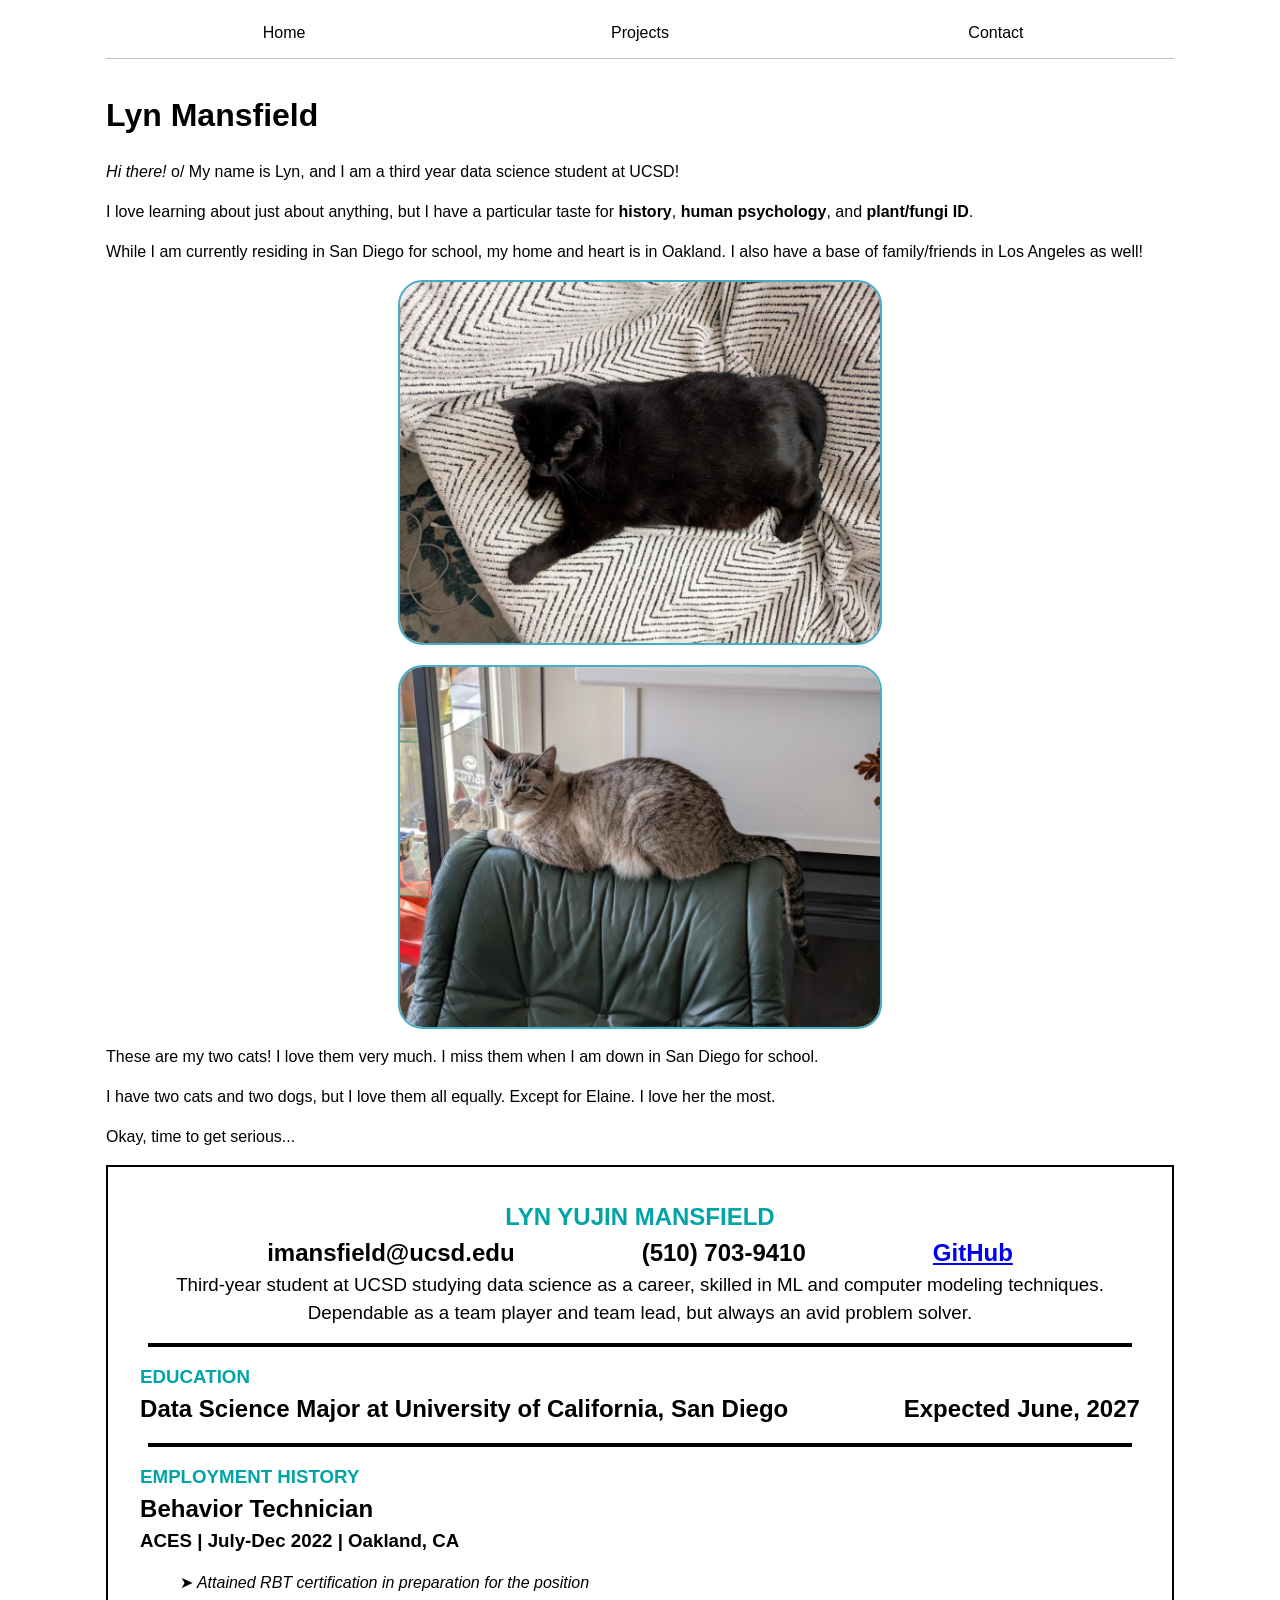
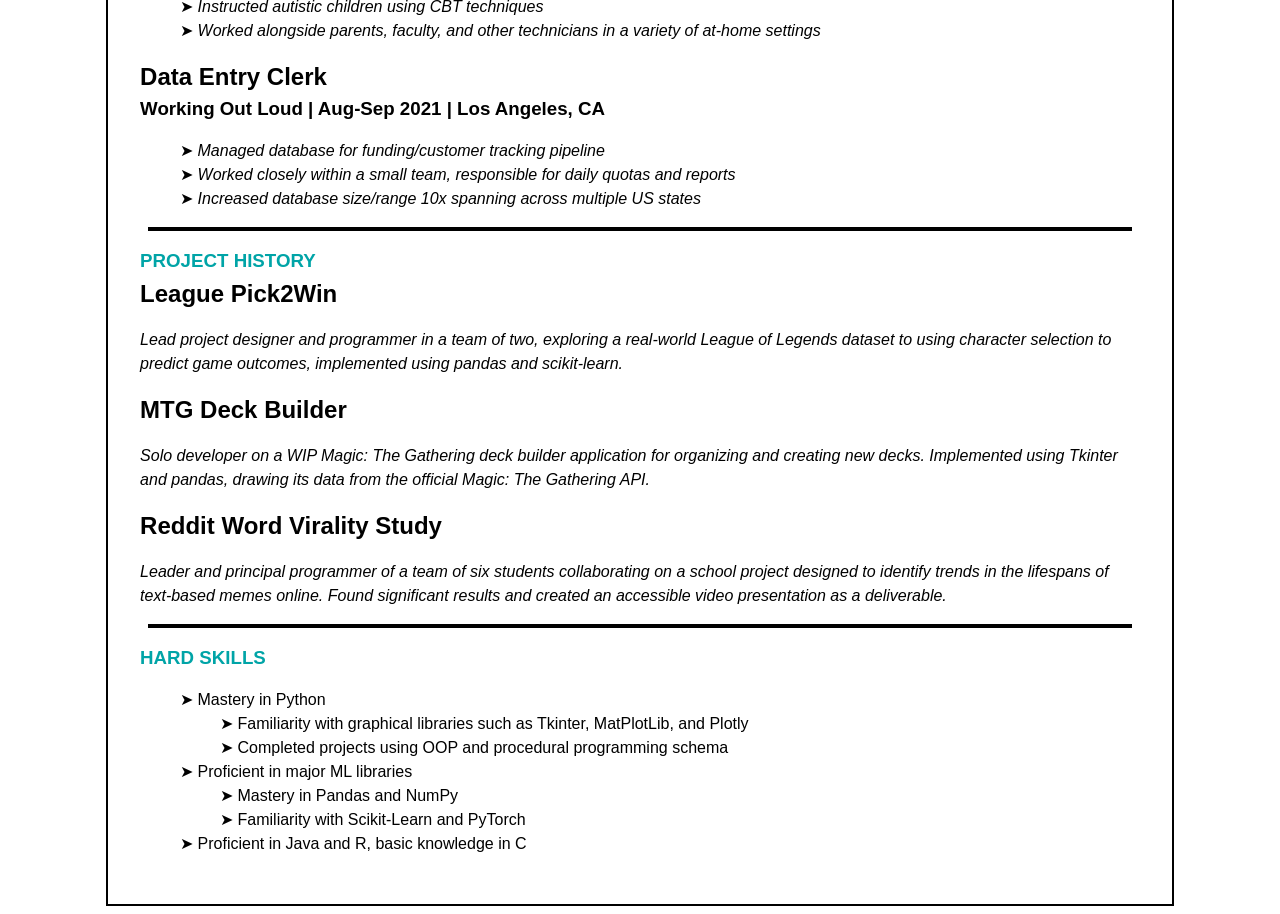
==== index.html @ d974bc45 "tried to automate nav menu" ====
<!DOCTYPE html>
<html lang="en">
<head>
    <meta charset="UTF-8">
    <meta name="viewport" content="width=device-width, initial-scale=1.0">
    <title>Lyn Mansfield: Personal site and portfolio</title>
    <link rel="stylesheet" href="style.css">
    <script type="module" src="global.js"></script>
</head>
<body>
    <!--
    <nav>
        <ul>
            <li><a href="/dsc_106_portfolio/index.html" class="current">Home</a></li>
            <li><a href="/dsc_106_portfolio/contact/index.html">Contact</a></li>
            <li><a href="/dsc_106_portfolio/projects/index.html">Projects</a></li>
            <li><a href="https://github.com/Lyn-Mansfield">GitHub</a></li>
        </ul>
    </nav>
    -->

    <h1> Lyn Mansfield </h1>
    <p><i>Hi there!</i> o/ My name is Lyn, and I am a third year data science student at UCSD!</p>
    <p>I love learning about just about anything, but I have a particular taste for <strong>history</strong>, <strong>human psychology</strong>, and <strong>plant/fungi ID</strong>.</p>
    <p>While I am currently residing in San Diego for school, my home and heart is in Oakland. I also have a base of family/friends in Los Angeles as well!</p>

    <div class="center">
        <img src="images/elaine.jpeg" alt="Black Cat Elaine" class="cat-pics">
    </div>
    <div style="padding: 10px;"></div> <!-- Shit ass hack that sucks -->
    <div class="center">
        <img src="images/heimdall.jpeg" alt="White Cat Heimdall" class="cat-pics">
    </div>

    <p>These are my two cats! I love them very much. I miss them when I am down in San Diego for school.</p>
    <p>I have two cats and two dogs, but I love them all equally. Except for Elaine. I love her the most.</p>

    <p>Okay, time to get serious...</p>

    <div class="resume">
        <div class="center">
            <div class="resume-border">
                <article>
                    <div class="center"><h1> <strong> LYN YUJIN MANSFIELD </strong> </h1></div>
                    <section> 
                        <div class="space-evenly"> 
                            <h2> imansfield@ucsd.edu </h2>
                            <h2> (510) 703-9410 </h2>
                            <h2> <a href="https://www.linkedin.com/in/lyn-mansfield-2418372bb/"> GitHub </a> </h2>
                        </div>
                    </section>
                    <section> 
                        <div class="intro">
                            <h3> Third-year student at UCSD studying data science as a career, skilled in ML and computer modeling techniques. 
                                Dependable as a team player and team lead, but always an avid problem solver. </h3> 
                        </div>
                    </section>
                </article>
                <hr/>
                <article>
                    <section> <h1> EDUCATION <h1> </section>
                    <section>
                        <div class="space-between"> <h2> Data Science Major at University of California, San Diego </h2>  <h2> Expected <time datetime="2027-07-01">June, 2027</time> </h2> </div>
                    </section>
                </article>
                <hr/>
                <article>
                    <section> <h1> EMPLOYMENT HISTORY <h1> </section>
                    
                    <section>
                        <h2> Behavior Technician </h2>
                        <h3> ACES | July-Dec 2022 | Oakland, CA </h3>
                        <ul>
                            <li><em> Attained RBT certification in preparation for the position </em></li>
                            <li><em> Instructed autistic children using CBT techniques </em></li>
                            <li><em> Worked alongside parents, faculty, and other technicians in a variety of at-home settings </em></li>
                        </ul>
                    </section>
                    
                    <section>
                        <h2> Data Entry Clerk  </h2>
                        <h3> Working Out Loud | Aug-Sep 2021 | Los Angeles, CA </h3>
                        <ul>
                            <li><em> Managed database for funding/customer tracking pipeline </em></li>        
                            <li><em> Worked closely within a small team, responsible for daily quotas and reports </em></li>
                            <li><em> Increased database size/range 10x spanning across multiple US states </em></li>
                        </ul>
                    </section>
                </article>
                <hr/>
                <article>
                    <section> <h1> PROJECT HISTORY </hi> </section>
                    
                        <section>
                        <h2> League Pick2Win </h2>
                        <p><em> Lead project designer and programmer in a team of two, 
                            exploring a real-world League of Legends dataset to using character selection to predict game outcomes, 
                            implemented using pandas and scikit-learn. </em></p>
                    </section>
                    
                    <section>
                        <h2> MTG Deck Builder </h2>
                        <p><em> Solo developer on a WIP Magic: The Gathering deck builder application for organizing and creating new decks. 
                            Implemented using Tkinter and pandas, drawing its data from the official Magic: The Gathering API. </em></p>  
                    </section>
                    
                    <section>
                        <h2> Reddit Word Virality Study </h2>
                        <p><em> Leader and principal programmer of a team of six students collaborating on a 
                            school project designed to identify trends in the lifespans of text-based memes online. 
                            Found significant results and created an accessible video presentation as a deliverable. </em></p>
                    </section>
                </article>
                <hr/>
                <article>
                <section> <h1> HARD SKILLS </h1> </section>
                
                <section>
                    <ul>
                        <li> Mastery in Python </li>
                        <ul>
                            <li> Familiarity with graphical libraries such as Tkinter, MatPlotLib, and Plotly </li>
                            <li> Completed projects using OOP and procedural programming schema </li>
                        </ul>
                        <li> Proficient in major ML libraries </li>
                        <ul>
                            <li> Mastery in Pandas and NumPy </li>
                            <li> Familiarity with Scikit-Learn and PyTorch </li>
                        </ul>
                        <li> Proficient in Java and R, basic knowledge in C </li>
                    </ul>
                </section>
                </article>
            </div>
        </div>
    </div>
</body>
</html>
---- style.css ----
:root {
  --color-accent: oklch(0.7 0.1 214);
}

@import url('https://fonts.googleapis.com/css2?family=Oxygen:wght@300&display=swap');
@import url('https://fonts.googleapis.com/css2?family=Lexend:wght@100..900&family=Oxygen:wght@300;400;700&display=swap');
body {
  /* Set line height to 1.5 times the font size
	   and use the OS’s UI font as the website font
	 */
  max-width: 120ch;
  display: block;
  margin: 8px;
  margin-inline: auto;

  accent-color: var(--color-accent); /* So all children will inherit the accent color */
}

/* Define font parameters */
body {
  font: 100%/1.5 system-ui;
  font-family: "Oxygen", sans-serif;
  font-weight: 400;
  font-style: normal;
}

nav {
  display: flex;
  margin-bottom: 2em;
  border-bottom-width: 1px;
  border-bottom-style: solid; 
  border-bottom-color: oklch(80% 3% 200);
  a {
    flex: 1;
    text-decoration: none;
    color: inherit;
    text-align: center;
    padding: 0.8em;
  }
  a.current {
    border-bottom-width: 1px;
    border-bottom-style: solid; 
    border-bottom-width: 0.4em;
    border-bottom-color: oklch(80% 3% 200);
  }
  a:hover {
    border-bottom-width: 1px;
    border-bottom-style: solid; 
    border-bottom-width: 0.4em;
    border-bottom-color: var(--color-accent);
    background-color: oklch(from var(--color-accent) 95% 5% h);
  }

  ul {
    display: contents;
  }
  li {
    display: contents;
  }
}

form {
  display: grid;
  grid-template-columns: auto 1fr;
  gap: 1em;
  
  label {
    display: grid;
    grid-template-columns: subgrid;
    grid-column: 1 / -1;
  }

  button {
    grid-column: 1 / -1;
  }

  button, input, textarea {
    /* Pretty, but wide
    display: block;
    width: 100%;
    box-sizing: border-box;
    margin-block: 0.6em;
    */

    font: inherit;
  }
}

h1, h2, h3 {
    font-family: Impact, Haettenschweiler, 'Arial Narrow Bold', sans-serif;
}

img {
  border-radius: 25px;
  border: 2px solid var(--color-accent);

  
}
.cat-pics {
  width: 30em; 
  height: "auto";
}

hr {
    display: block;
    height: 4px;
    border: 0;
    margin: 1em 0.5em;
    padding: 0;
    background-color: black;
}

.center {
    display: flex;
    justify-content: center;
    align-items: center;
    height: auto;
}

.space-evenly {
  display: flex;
  width: auto;
  justify-content: space-evenly;
}

.space-between {
  display: flex;
  width: auto;
  justify-content: space-between;
}

.resume {
  .resume-border {
    border: 2px solid black; 
    padding: 2em; 
    width: 80vw; 
    height: "auto";
  }

  .intro {
    text-align: center;

    h3 {
      font-weight: normal;
    }
  }

  article {
    padding: 0;
  }
  section {
    padding: 0;
  }

  h1 {
    color: rgb(0, 164, 167);
  }

  h1, h2, h3 {
    font-family: "Lexend", sans-serif;
    font-weight: 900;

    margin: 0;
    padding: 0;
  }


  ul {
    list-style-type: none;
  }
  li::before {
    content: '➤';
  }
}

.projects {
  display: grid;
  grid-template-columns: repeat(auto-fill, minmax(15em, 1fr));

  article {
    display: grid;
    grid-template-rows: subgrid;
    grid-row: span 3;
    gap: 1em;
  }
  h2 {
    margin: 0;
  }
}
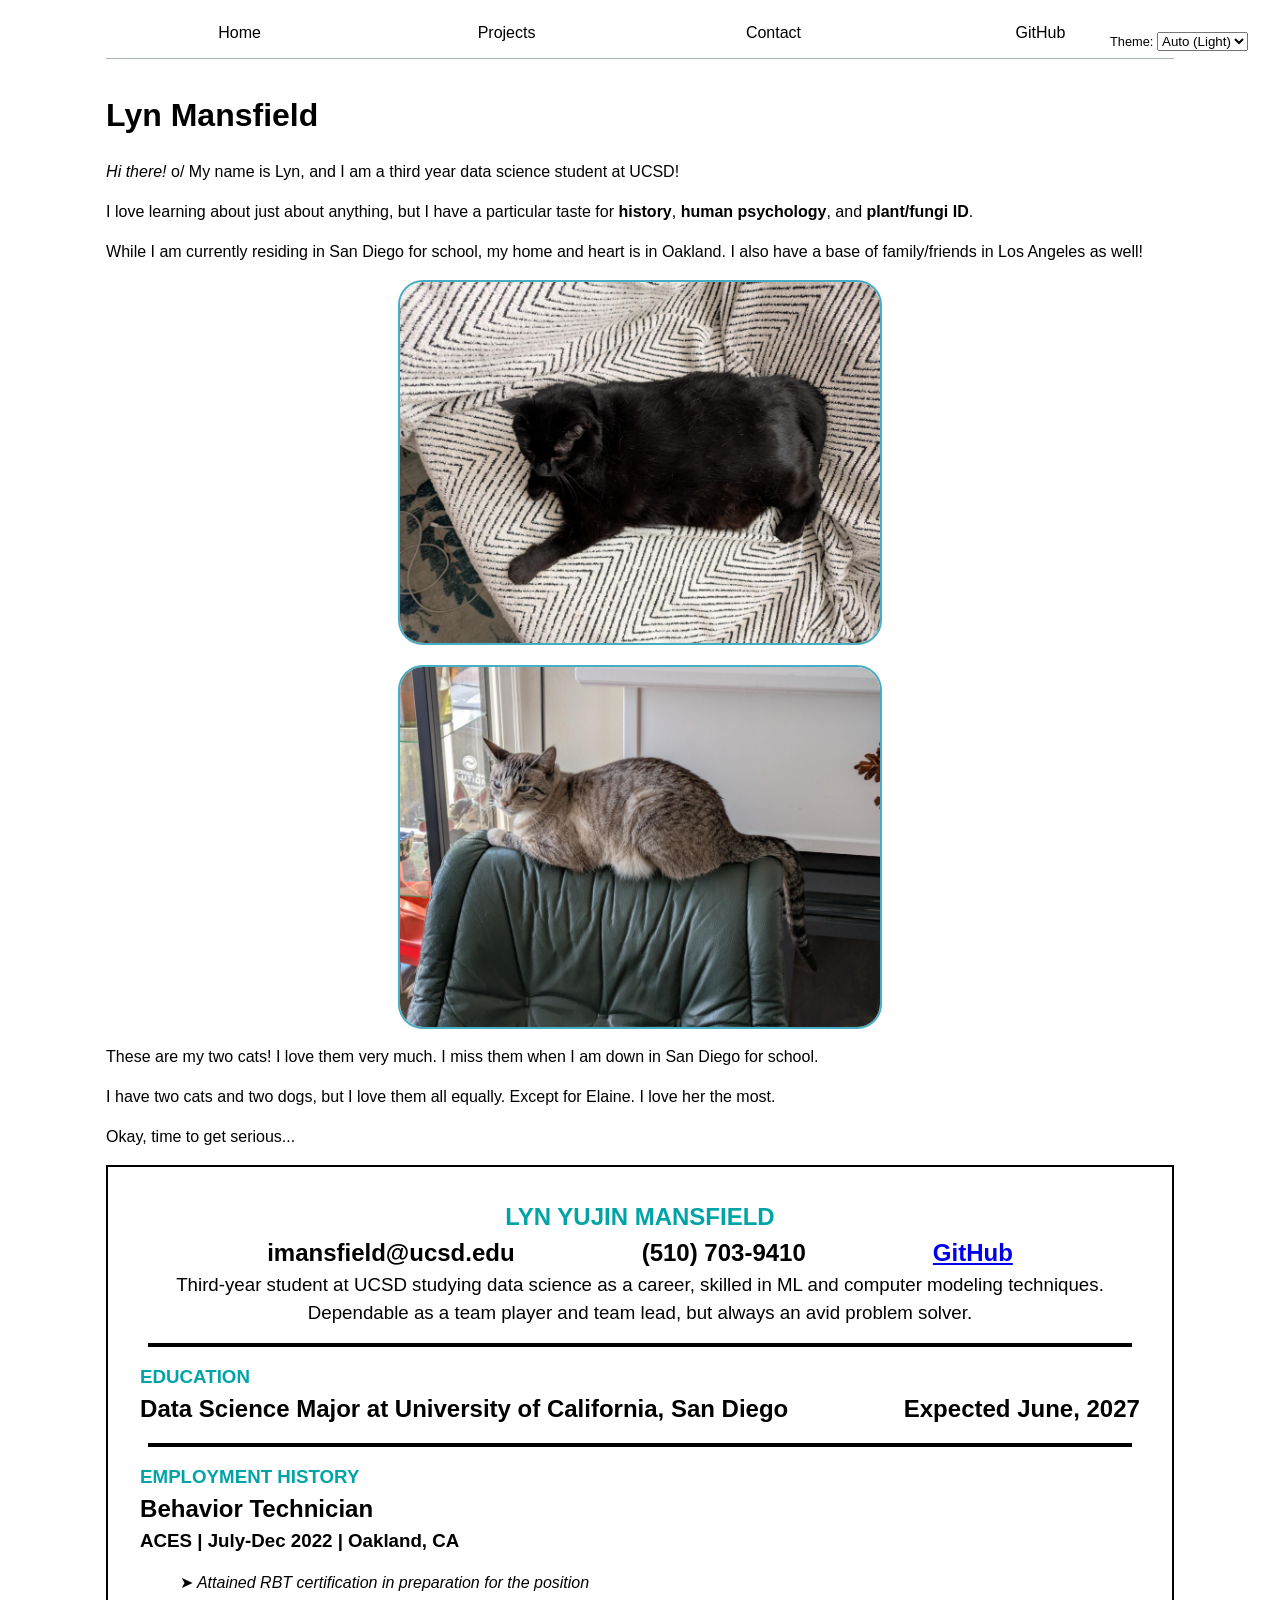
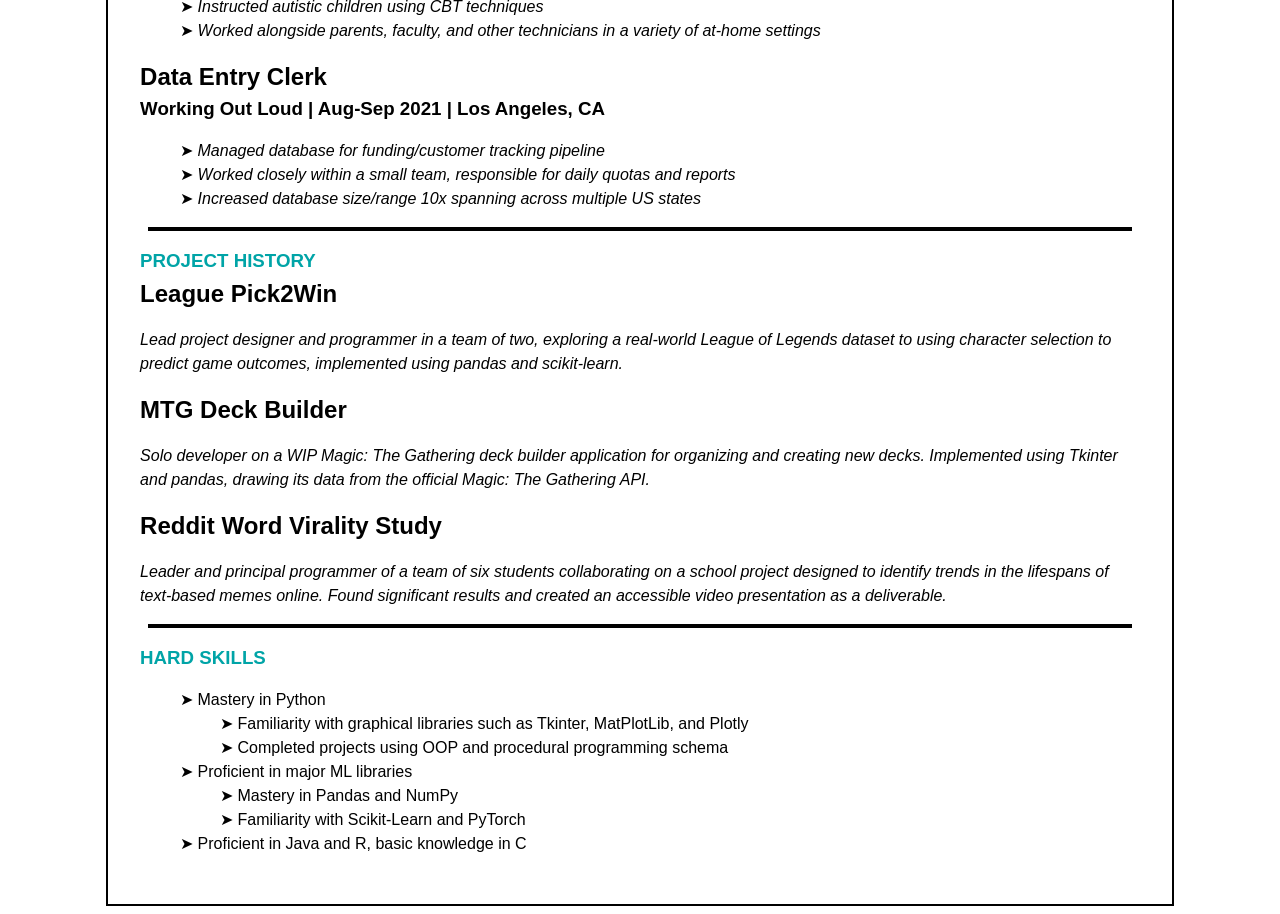
==== commit b0a8c03f: "got rid of commented out nav menus (since automated), and started freshening up contact form" ====
--- a/index.html
+++ b/index.html
@@ -8,17 +8,6 @@
     <script type="module" src="global.js"></script>
 </head>
 <body>
-    <!--
-    <nav>
-        <ul>
-            <li><a href="/dsc_106_portfolio/index.html" class="current">Home</a></li>
-            <li><a href="/dsc_106_portfolio/contact/index.html">Contact</a></li>
-            <li><a href="/dsc_106_portfolio/projects/index.html">Projects</a></li>
-            <li><a href="https://github.com/Lyn-Mansfield">GitHub</a></li>
-        </ul>
-    </nav>
-    -->
-
     <h1> Lyn Mansfield </h1>
     <p><i>Hi there!</i> o/ My name is Lyn, and I am a third year data science student at UCSD!</p>
     <p>I love learning about just about anything, but I have a particular taste for <strong>history</strong>, <strong>human psychology</strong>, and <strong>plant/fungi ID</strong>.</p>
--- a/style.css
+++ b/style.css
@@ -1,5 +1,6 @@
 :root {
   --color-accent: oklch(0.7 0.1 214);
+  color-scheme: light dark;
 }
 
 @import url('https://fonts.googleapis.com/css2?family=Oxygen:wght@300&display=swap');
@@ -25,11 +26,13 @@
 }
 
 nav {
+  --border-color: oklch(50% 10% 200 / 50%);
+
   display: flex;
   margin-bottom: 2em;
   border-bottom-width: 1px;
   border-bottom-style: solid; 
-  border-bottom-color: oklch(80% 3% 200);
+  border-bottom-color: var(--border-color);
   a {
     flex: 1;
     text-decoration: none;
@@ -41,14 +44,14 @@
     border-bottom-width: 1px;
     border-bottom-style: solid; 
     border-bottom-width: 0.4em;
-    border-bottom-color: oklch(80% 3% 200);
+    border-bottom-color: var(--border-color);
   }
   a:hover {
     border-bottom-width: 1px;
     border-bottom-style: solid; 
     border-bottom-width: 0.4em;
     border-bottom-color: var(--color-accent);
-    background-color: oklch(from var(--color-accent) 95% 5% h);
+    background-color: color-mix(in oklch, var(--color-accent), canvas 85%);
   }
 
   ul {
@@ -57,6 +60,15 @@
   li {
     display: contents;
   }
+}
+
+.color-scheme {
+  position: absolute;
+  top: 2rem;
+  right: 2rem;
+
+  font: inherit;
+  font-size: 80%;
 }
 
 form {
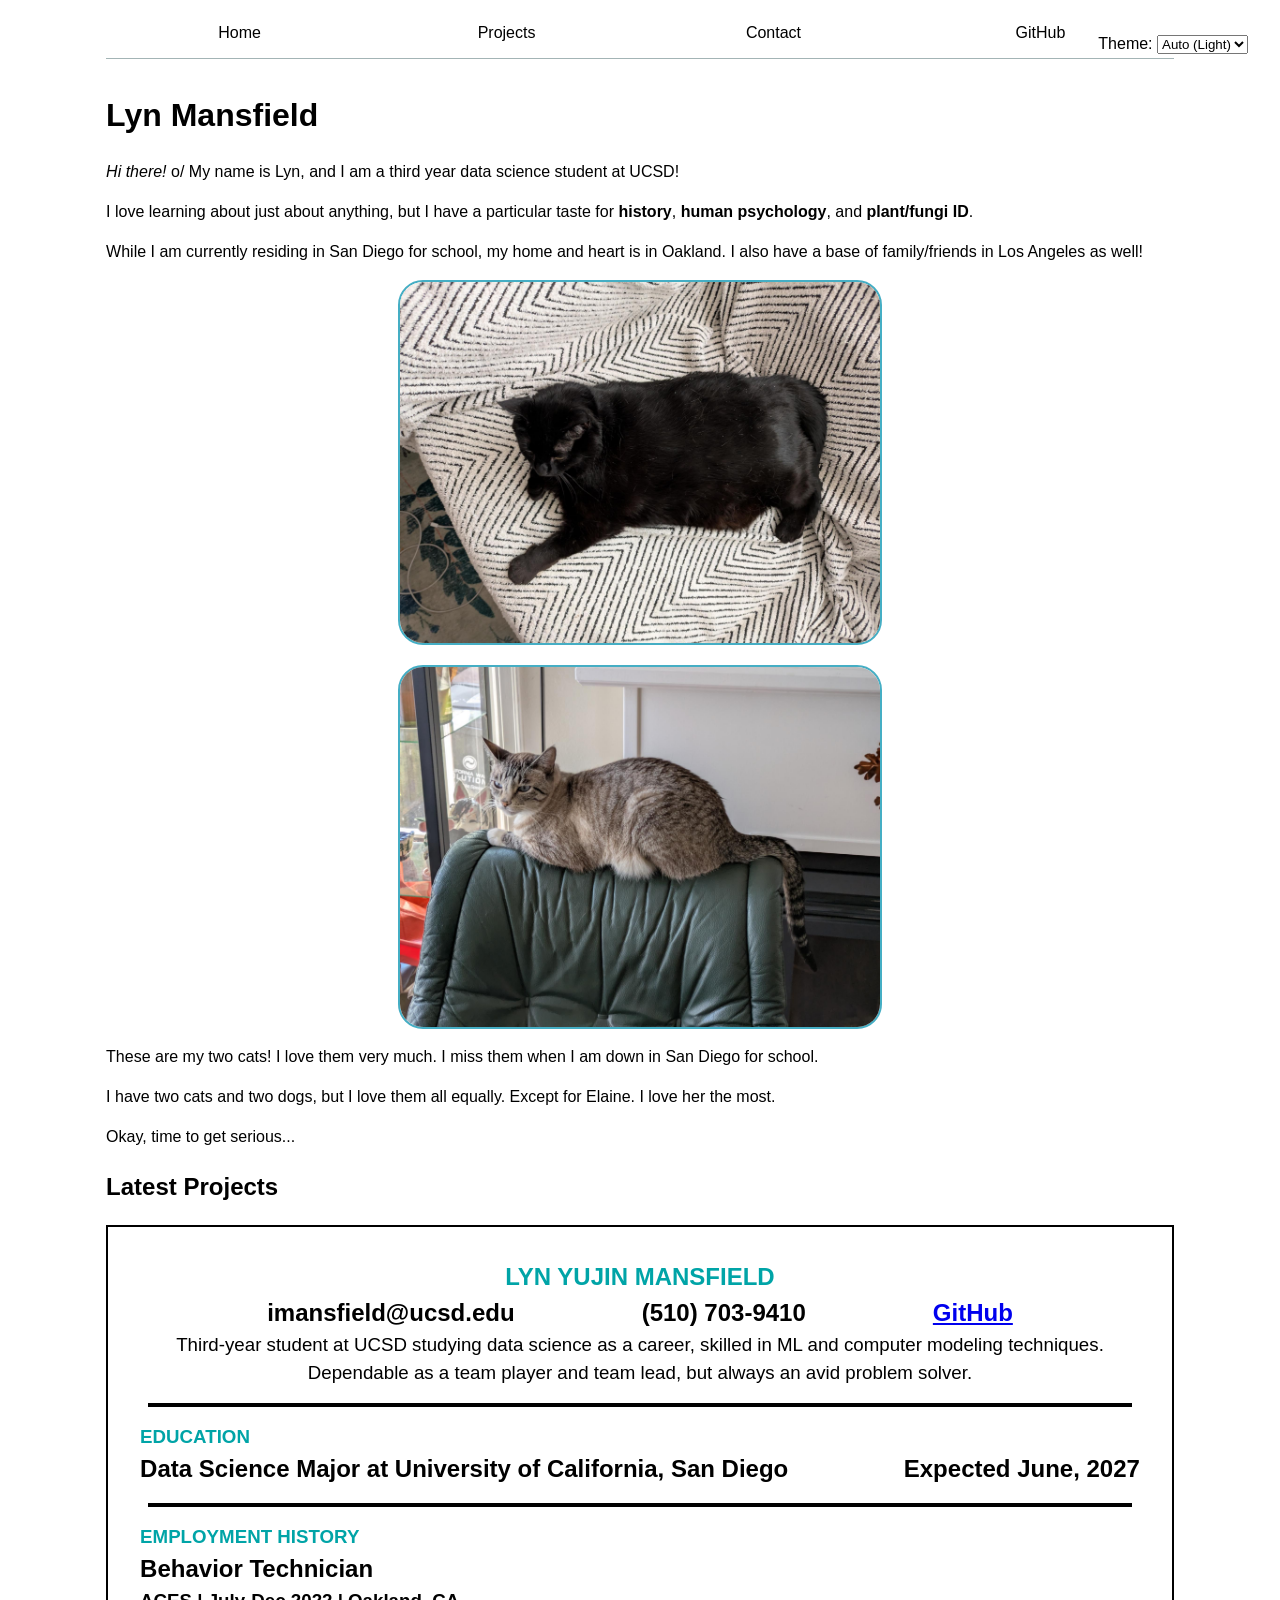
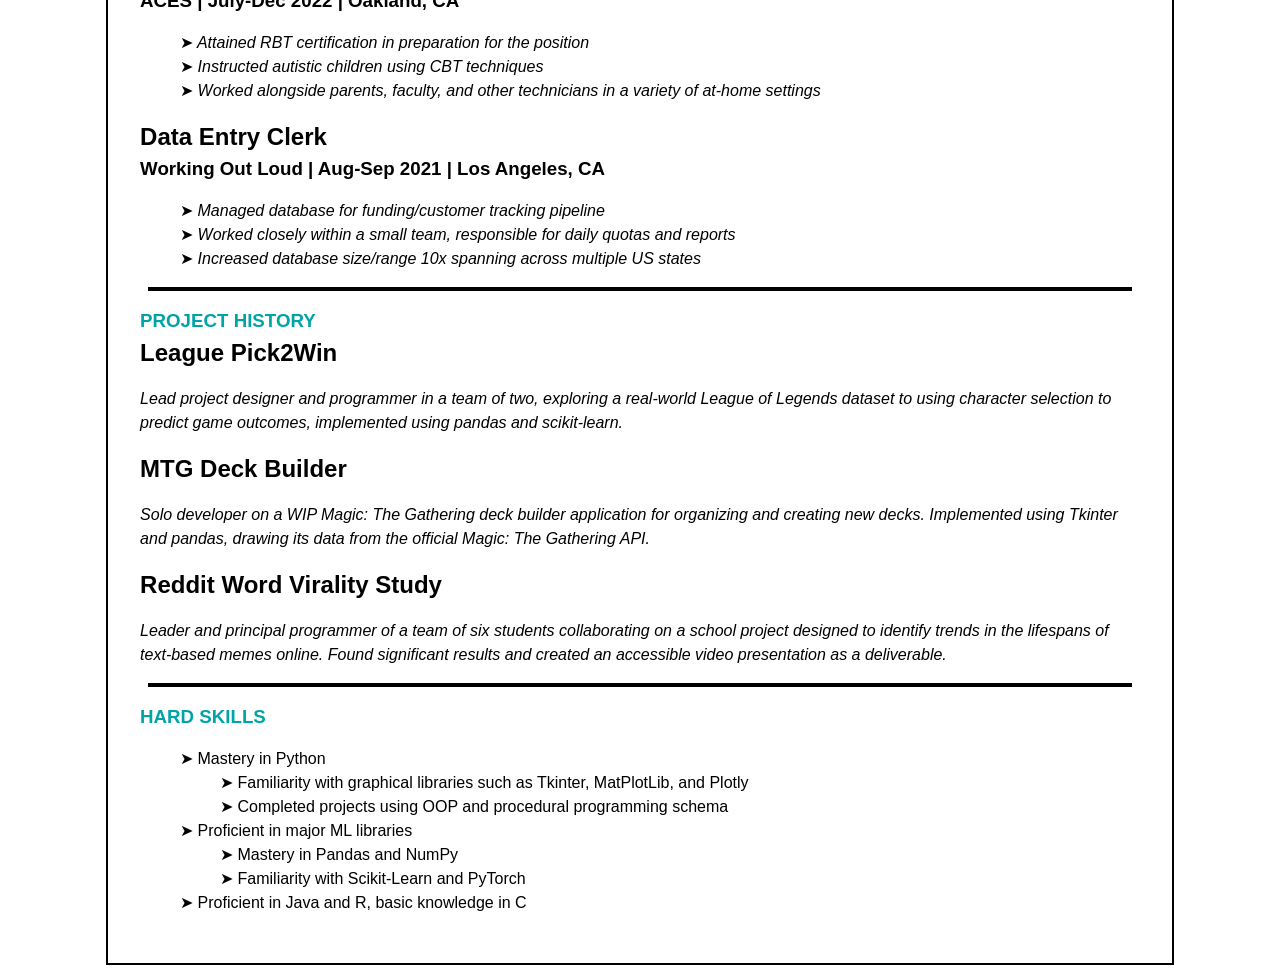
==== commit 703dc225: "added top 3 projects to homepage" ====
--- a/index.html
+++ b/index.html
@@ -6,6 +6,7 @@
     <title>Lyn Mansfield: Personal site and portfolio</title>
     <link rel="stylesheet" href="style.css">
     <script type="module" src="global.js"></script>
+    <script src="index.js" type="module" defer></script>
 </head>
 <body>
     <h1> Lyn Mansfield </h1>
@@ -25,6 +26,13 @@
     <p>I have two cats and two dogs, but I love them all equally. Except for Elaine. I love her the most.</p>
 
     <p>Okay, time to get serious...</p>
+
+    <h2>Latest Projects</h2>
+    <div class="projects">
+        <!-- Dynamically added content will appear here -->
+    </div>
+
+
 
     <div class="resume">
         <div class="center">
--- a/style.css
+++ b/style.css
@@ -1,6 +1,11 @@
 :root {
   --color-accent: oklch(0.7 0.1 214);
+  --border-color: black;
   color-scheme: light dark;
+}
+
+.dark-mode {
+    --border-color: white;
 }
 
 @import url('https://fonts.googleapis.com/css2?family=Oxygen:wght@300&display=swap');
@@ -66,9 +71,6 @@
   position: absolute;
   top: 2rem;
   right: 2rem;
-
-  font: inherit;
-  font-size: 80%;
 }
 
 form {
@@ -86,7 +88,7 @@
     grid-column: 1 / -1;
   }
 
-  button, input, textarea {
+  button, input, textarea, select {
     /* Pretty, but wide
     display: block;
     width: 100%;
@@ -119,7 +121,7 @@
     border: 0;
     margin: 1em 0.5em;
     padding: 0;
-    background-color: black;
+    background-color: var(--border-color);
 }
 
 .center {
@@ -143,7 +145,7 @@
 
 .resume {
   .resume-border {
-    border: 2px solid black; 
+    border: 2px solid var(--border-color); 
     padding: 2em; 
     width: 80vw; 
     height: "auto";
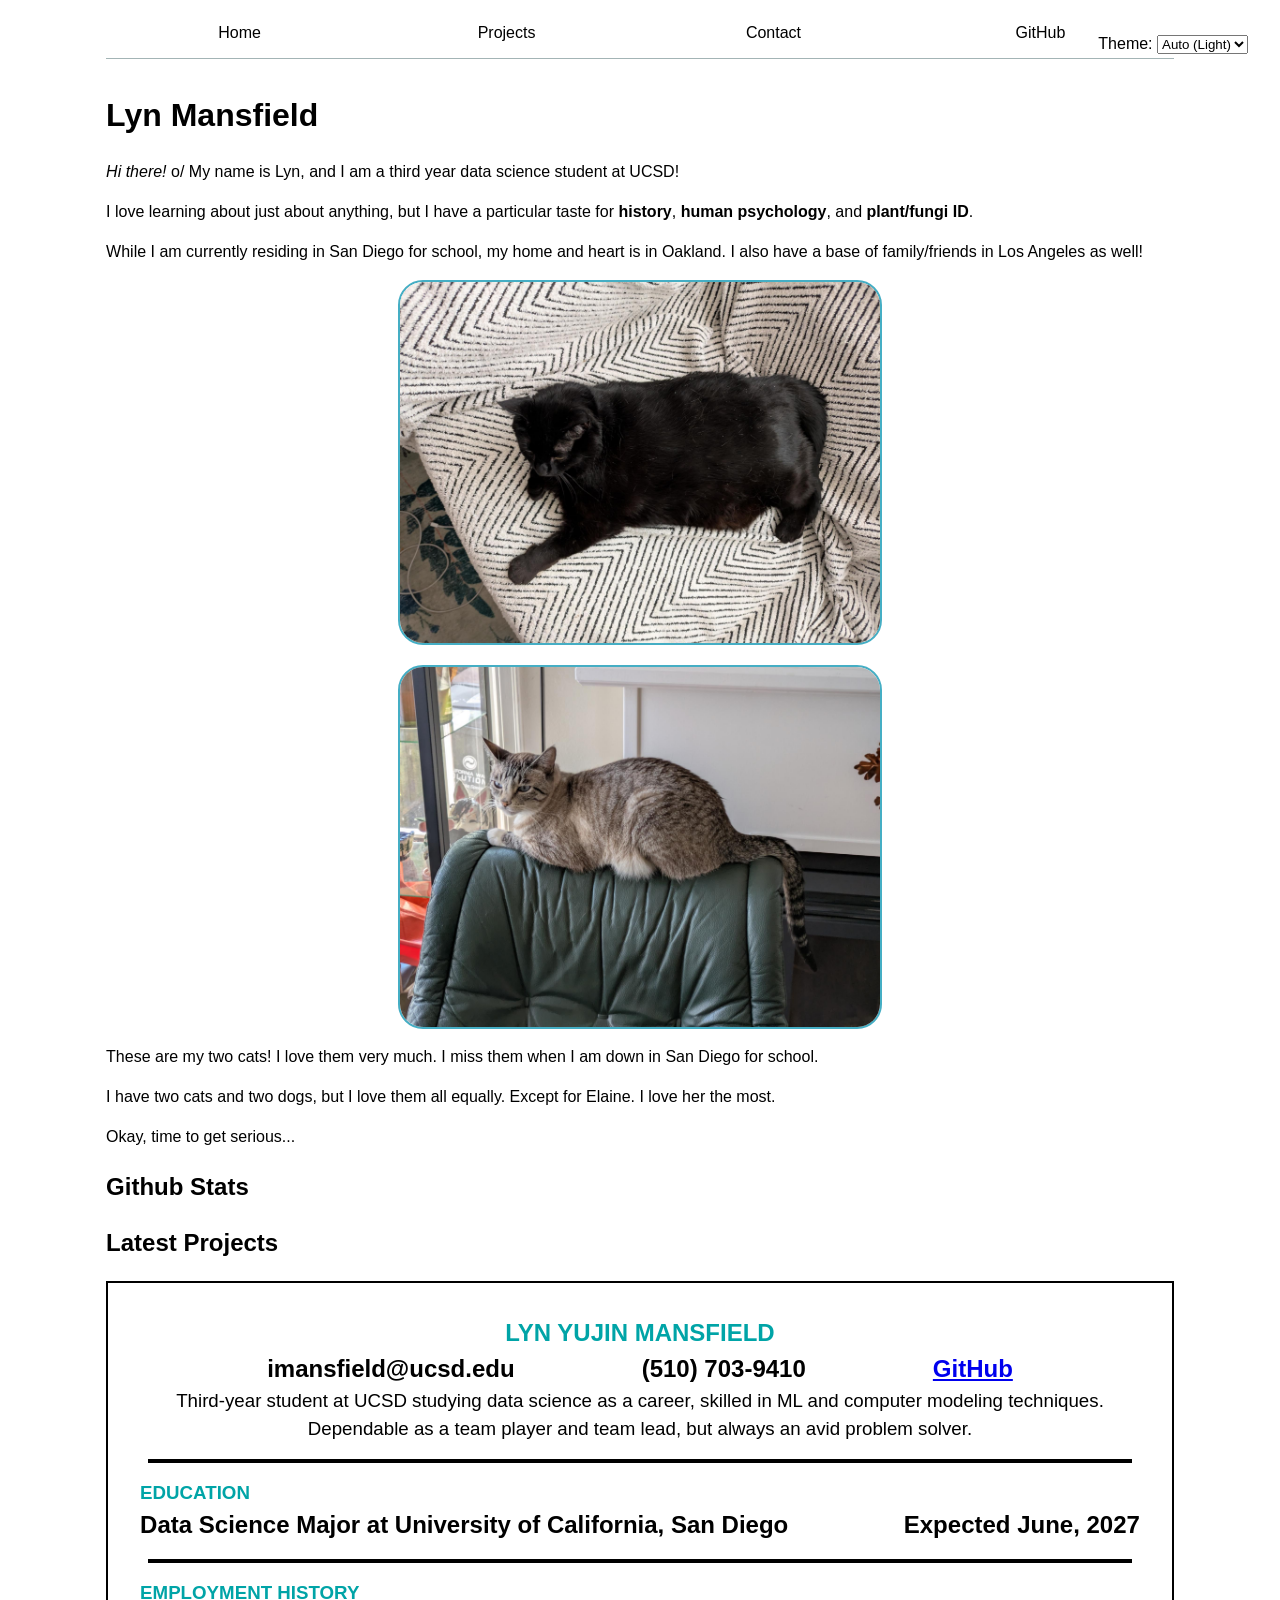
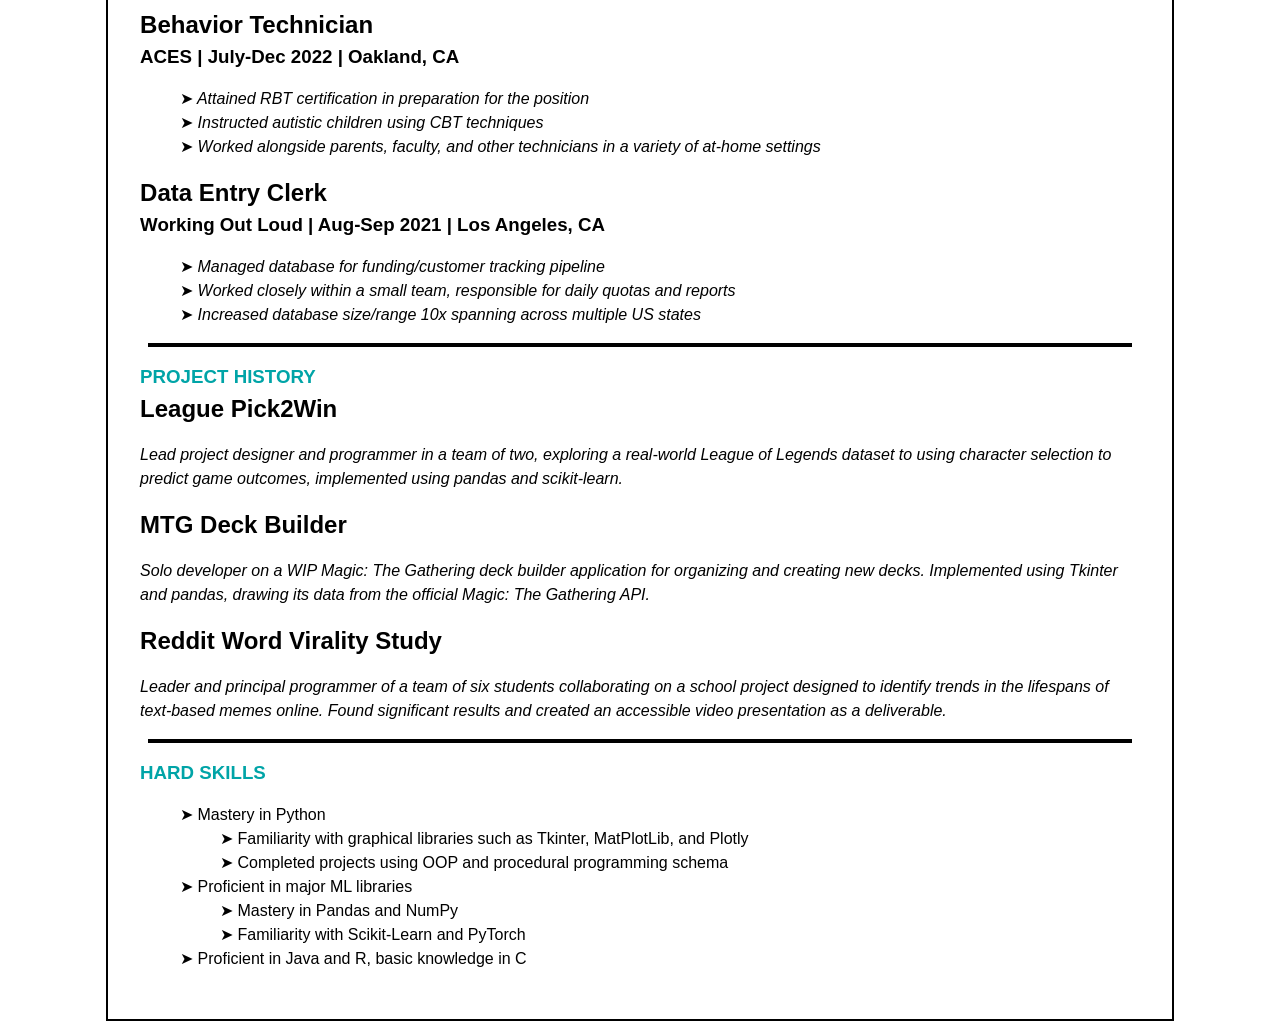
==== commit 1e36f8c9: "ok actually added profile stats" ====
--- a/index.html
+++ b/index.html
@@ -26,6 +26,11 @@
     <p>I have two cats and two dogs, but I love them all equally. Except for Elaine. I love her the most.</p>
 
     <p>Okay, time to get serious...</p>
+
+    <h2>Github Stats</h2>
+    <div id="profile-stats">
+        <!-- Dynamically added content will appear here -->
+    </div>
 
     <h2>Latest Projects</h2>
     <div class="projects">
--- a/style.css
+++ b/style.css
@@ -115,6 +115,24 @@
   height: "auto";
 }
 
+/* Github Stats */
+dl {
+  display: grid;  
+  grid-template-columns: repeat(4, 1fr); /* Adjust number of columns */
+  gap: 1rem;
+  border: 2px solid var(--color-accent);
+}
+dt {
+  grid-row: 1;
+  font-weight: bold;
+}
+dd {
+  font-size: 2em;
+  grid-row: 2;
+  margin: 0;
+}
+
+/* Resume */
 hr {
     display: block;
     height: 4px;
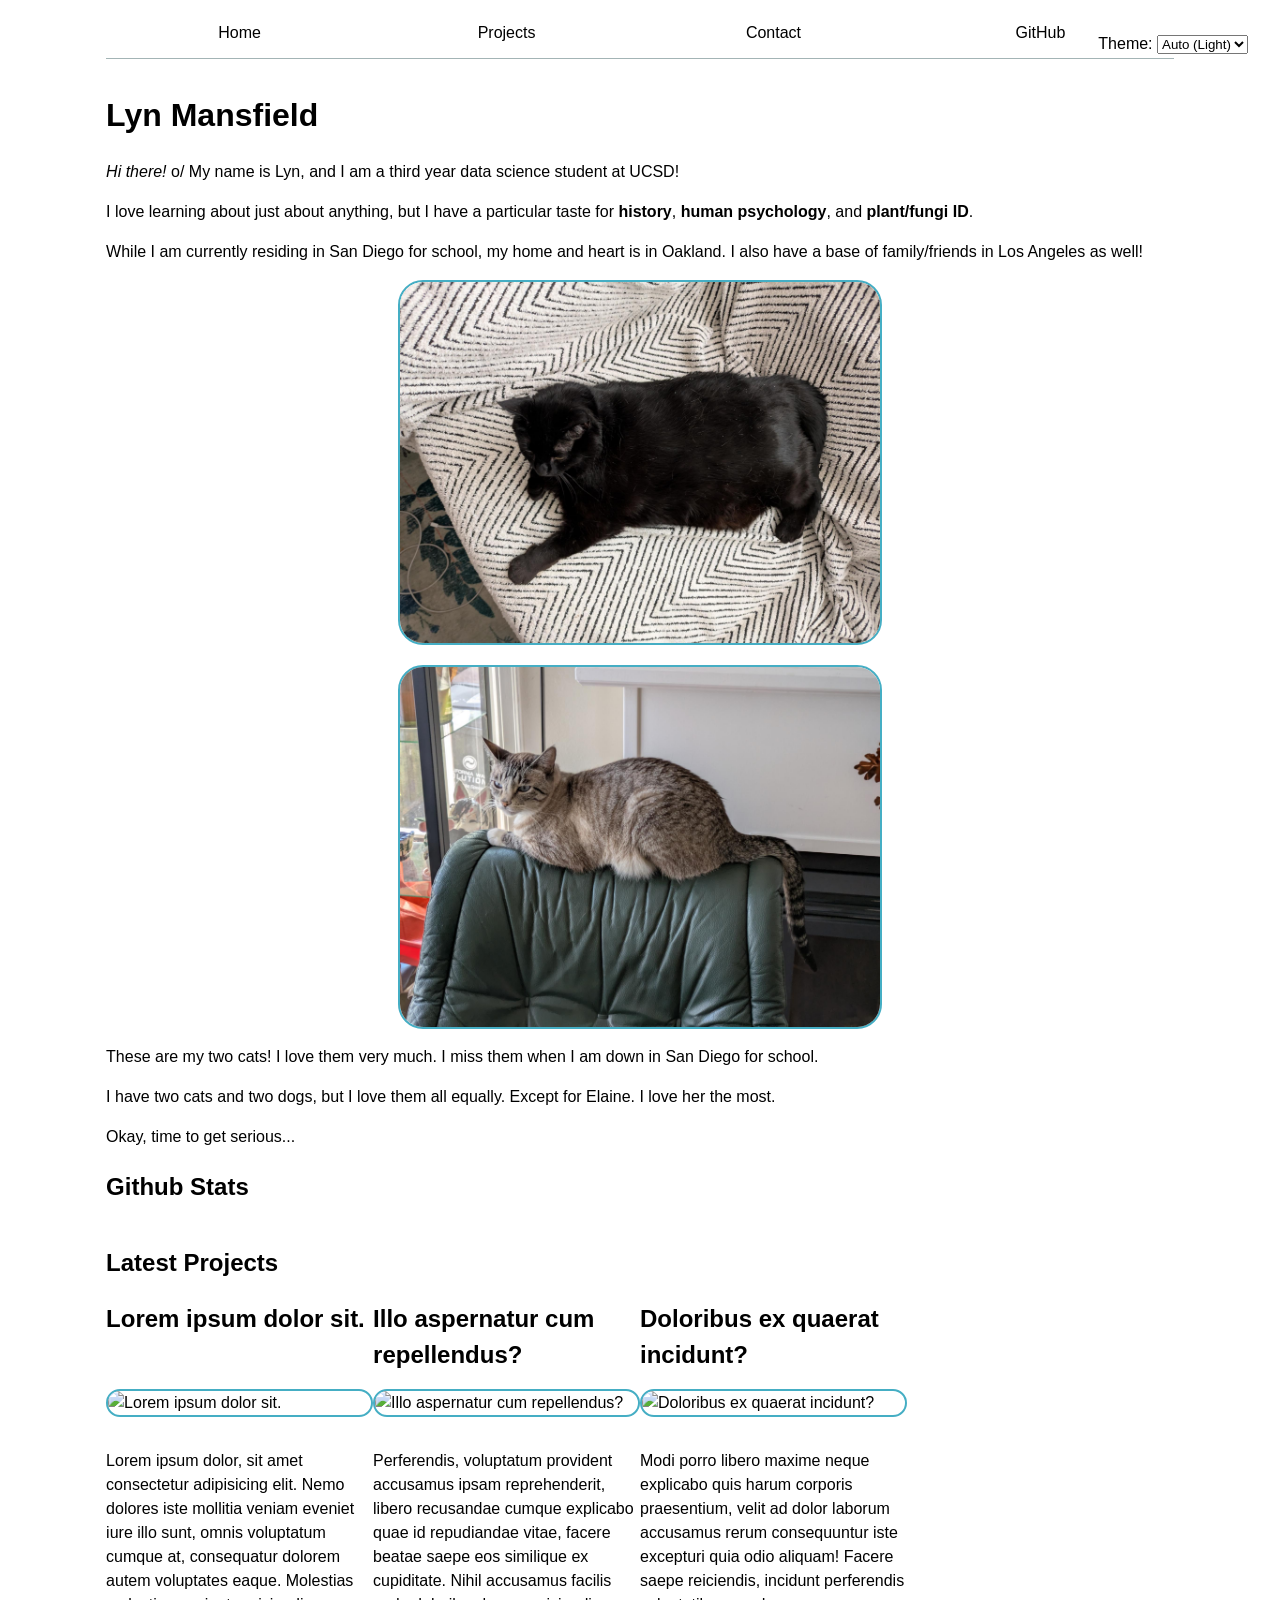
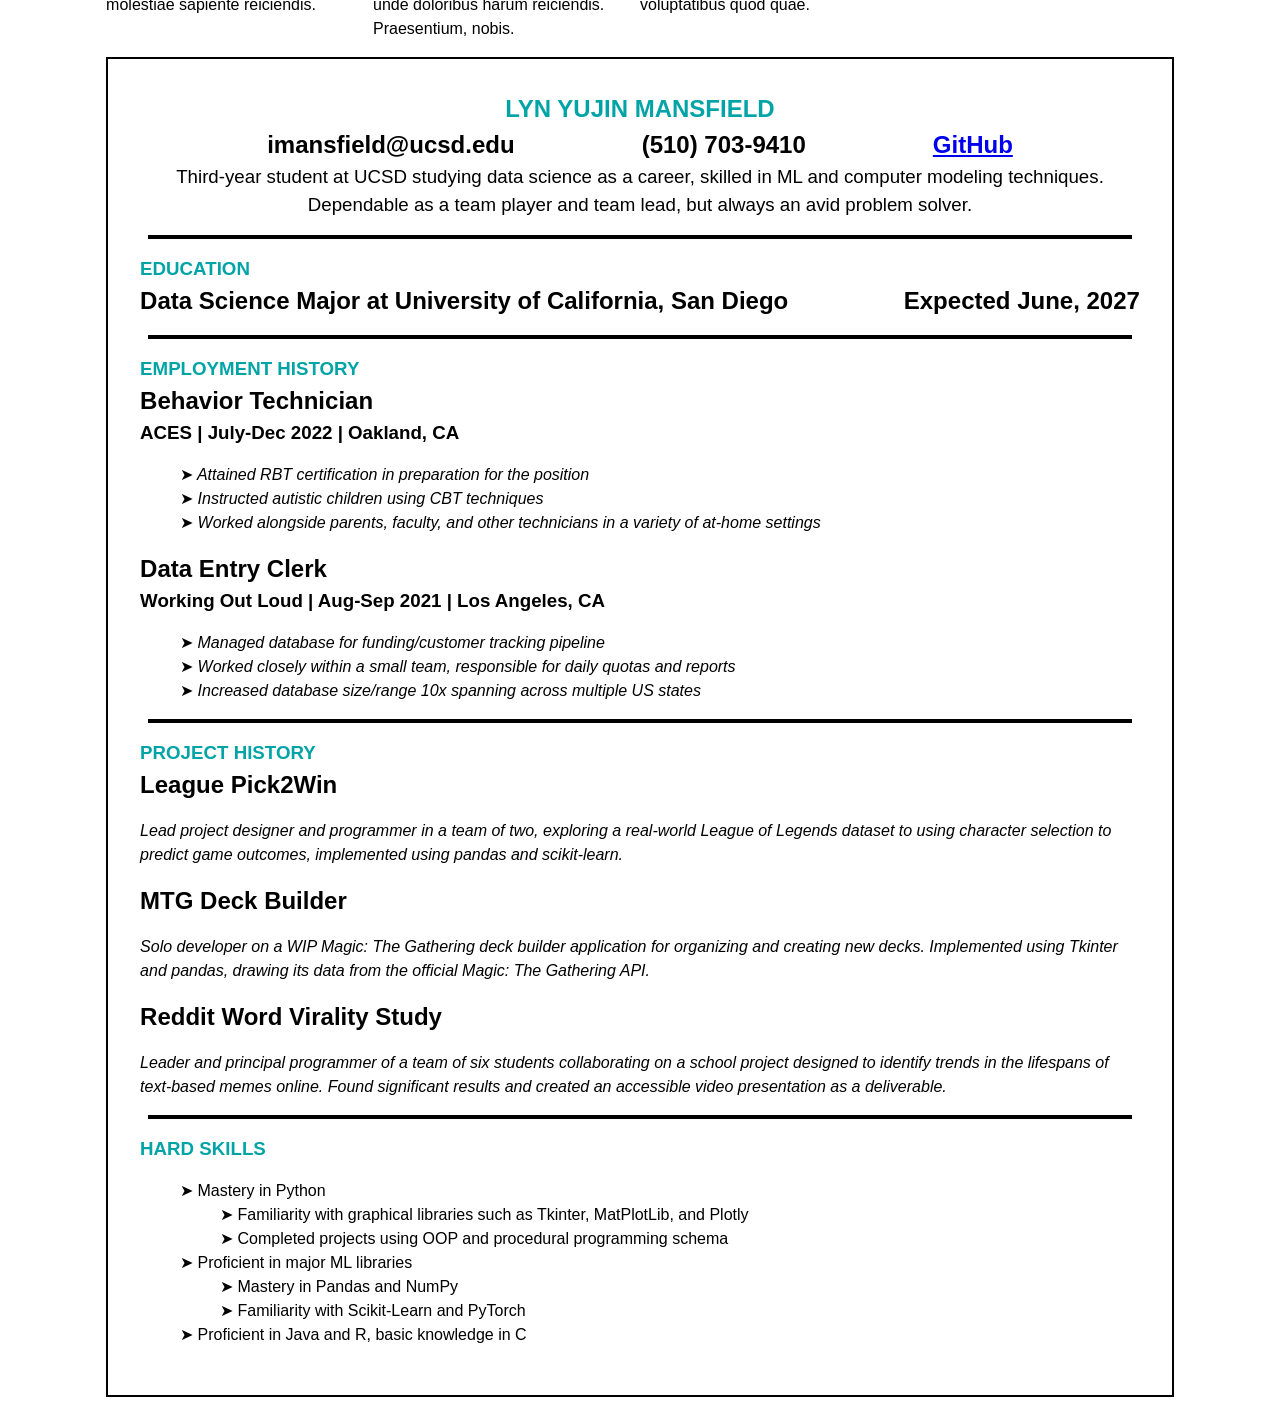
==== commit 039579f3: "made stats and project showcase centered" ====
--- a/index.html
+++ b/index.html
@@ -28,16 +28,18 @@
     <p>Okay, time to get serious...</p>
 
     <h2>Github Stats</h2>
-    <div id="profile-stats">
-        <!-- Dynamically added content will appear here -->
+    <div class="center">
+        <div id="profile-stats">
+            <!-- Dynamically added content will appear here -->
+        </div>
     </div>
 
     <h2>Latest Projects</h2>
-    <div class="projects">
-        <!-- Dynamically added content will appear here -->
+    <div class="center">
+        <div class="projects">
+            <!-- Dynamically added content will appear here -->
+        </div>
     </div>
-
-
 
     <div class="resume">
         <div class="center">
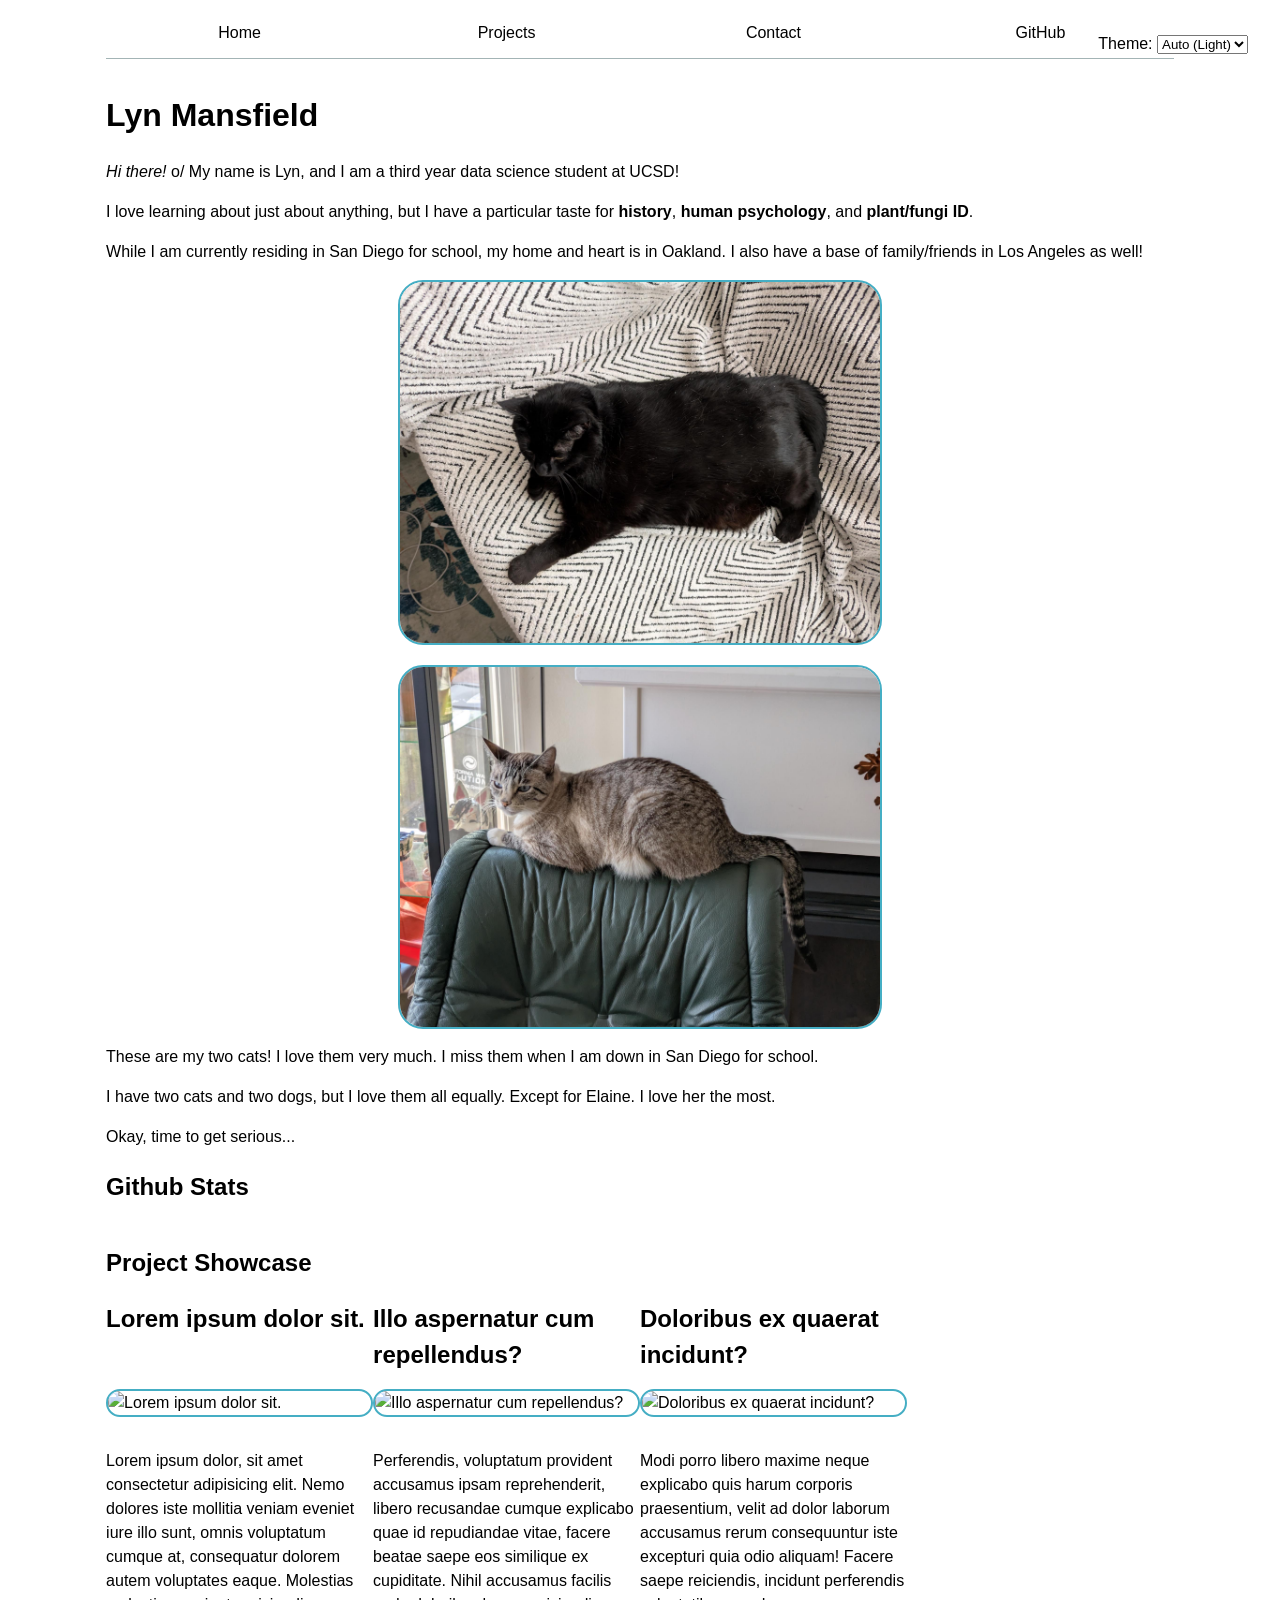
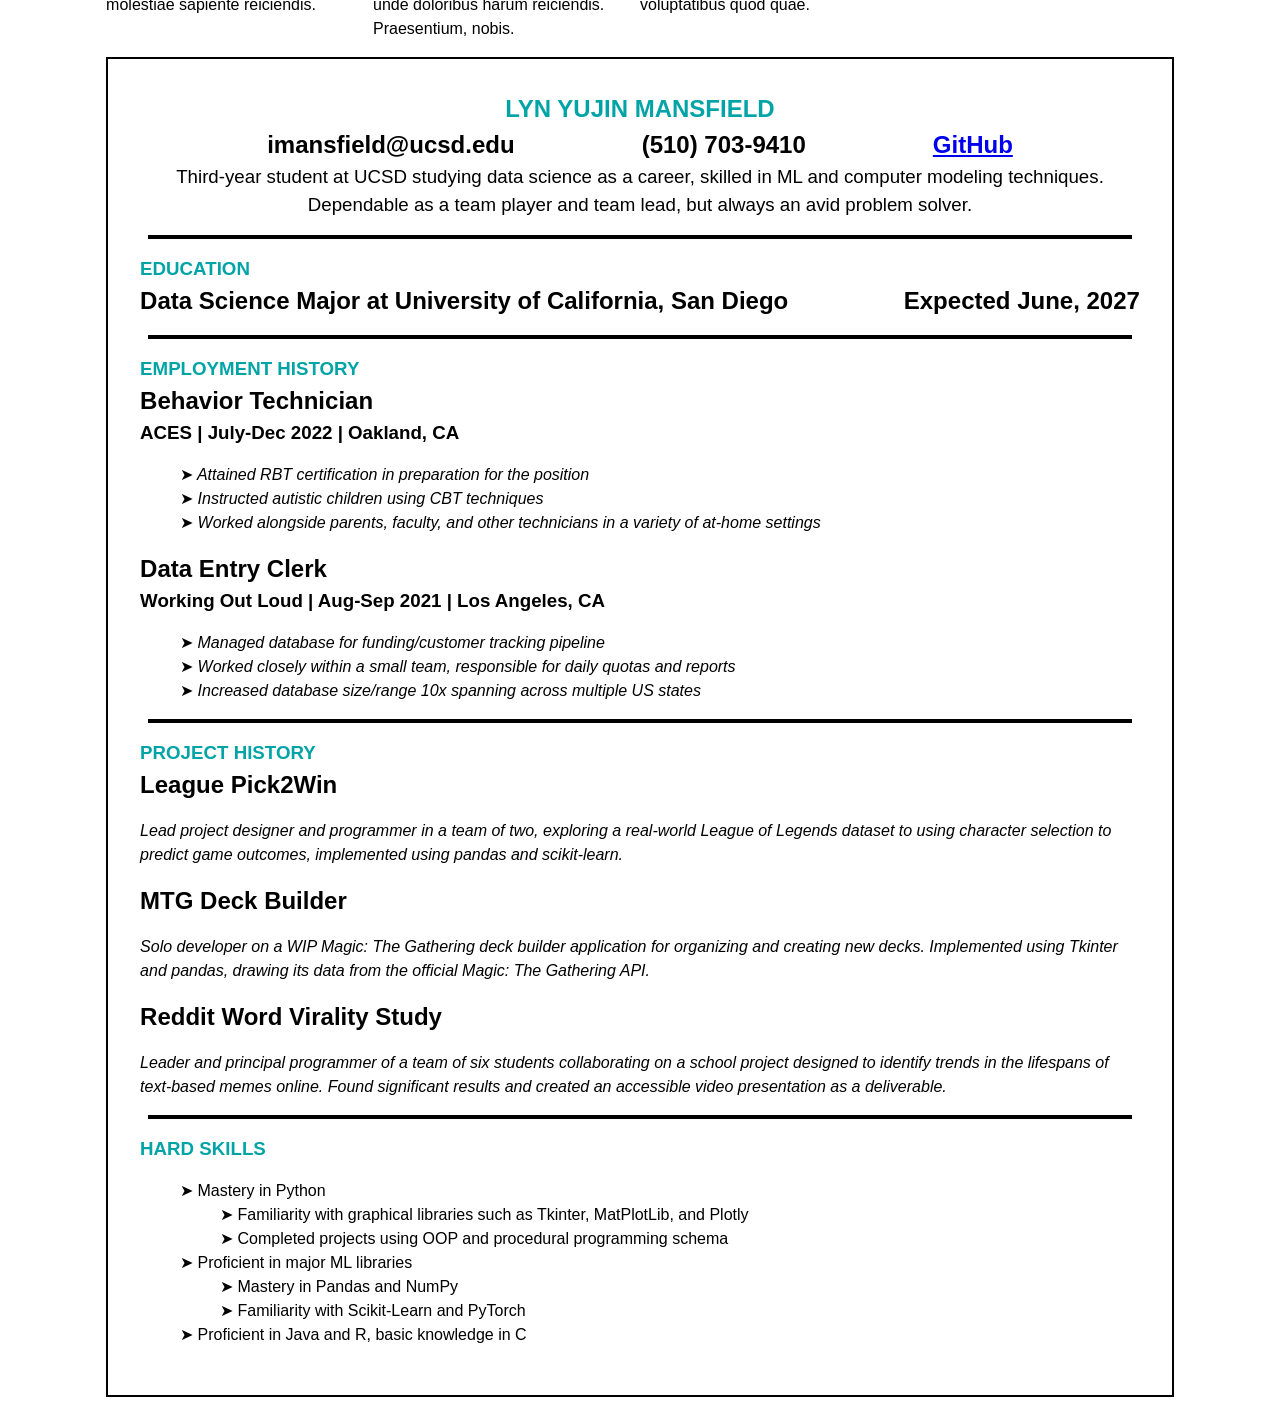
==== commit 6471e4d8: "changed wording to be less generic" ====
--- a/index.html
+++ b/index.html
@@ -34,7 +34,7 @@
         </div>
     </div>
 
-    <h2>Latest Projects</h2>
+    <h2>Project Showcase</h2>
     <div class="center">
         <div class="projects">
             <!-- Dynamically added content will appear here -->
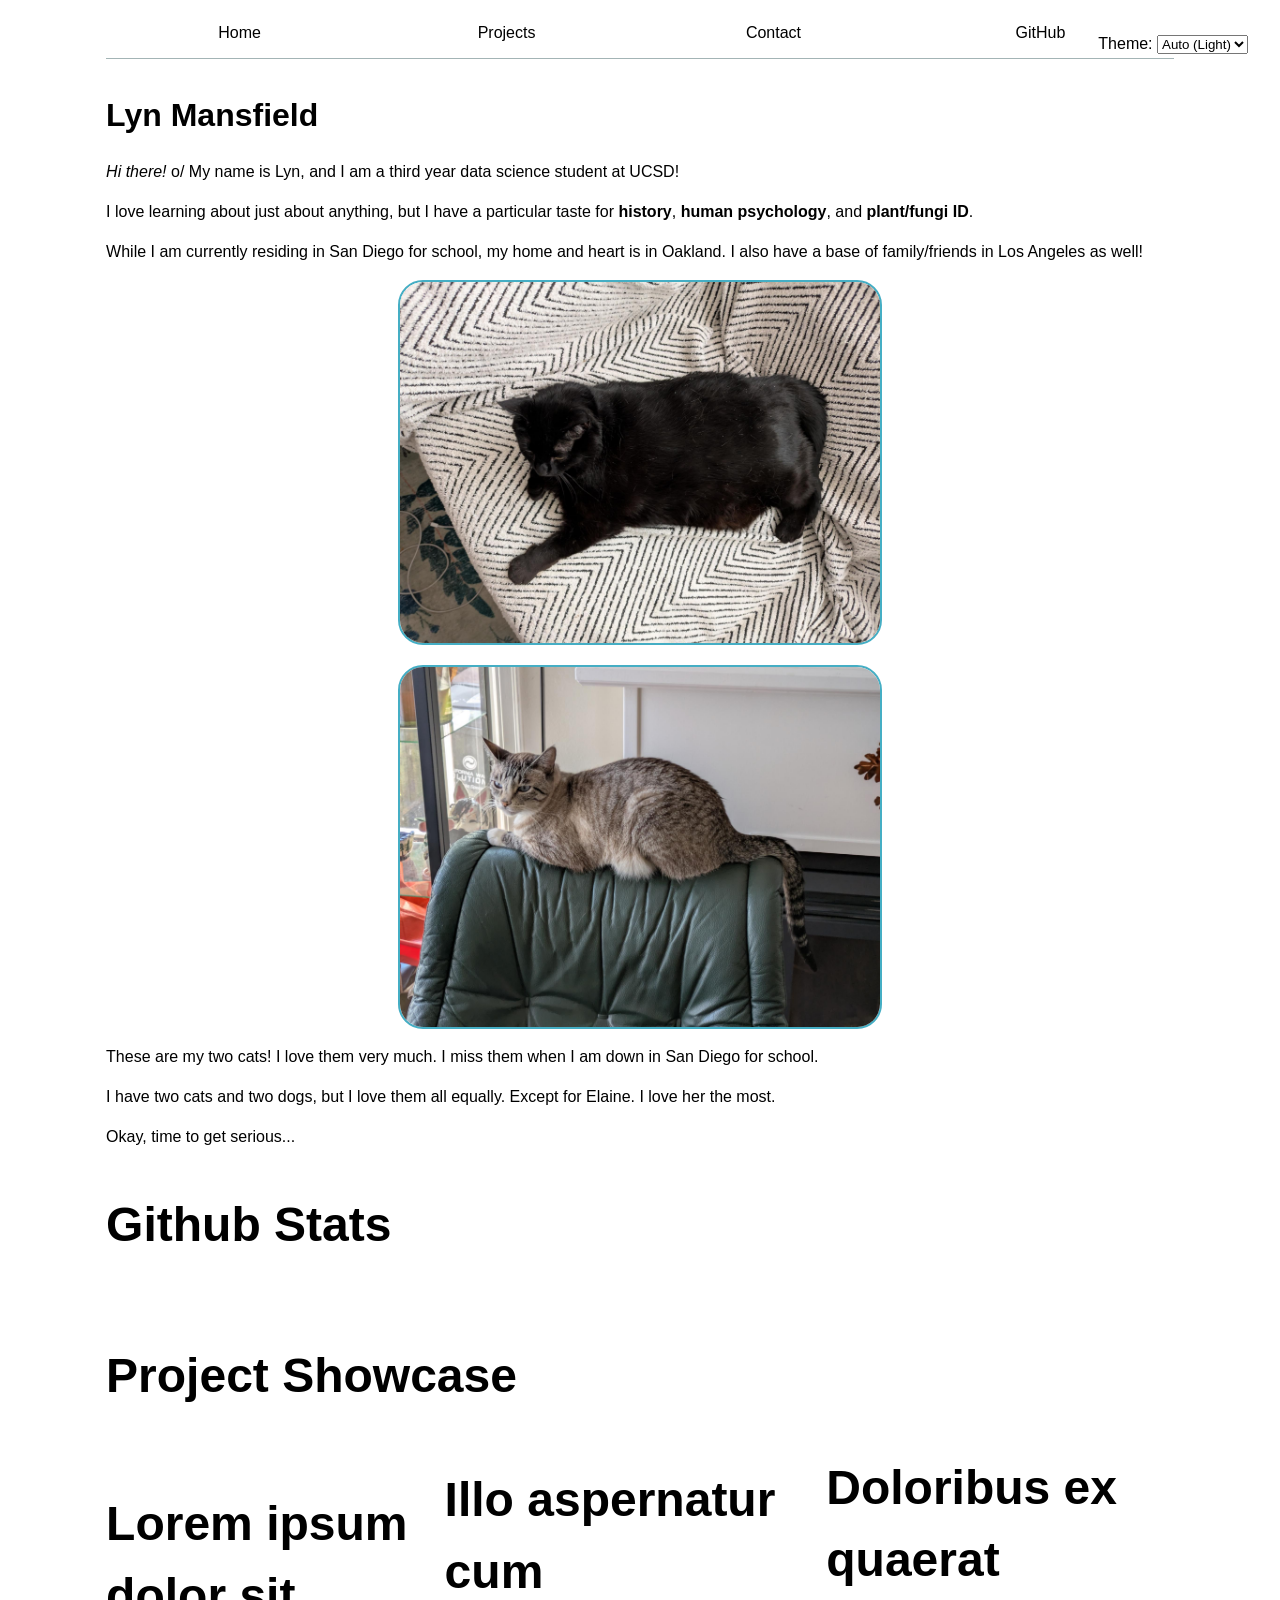
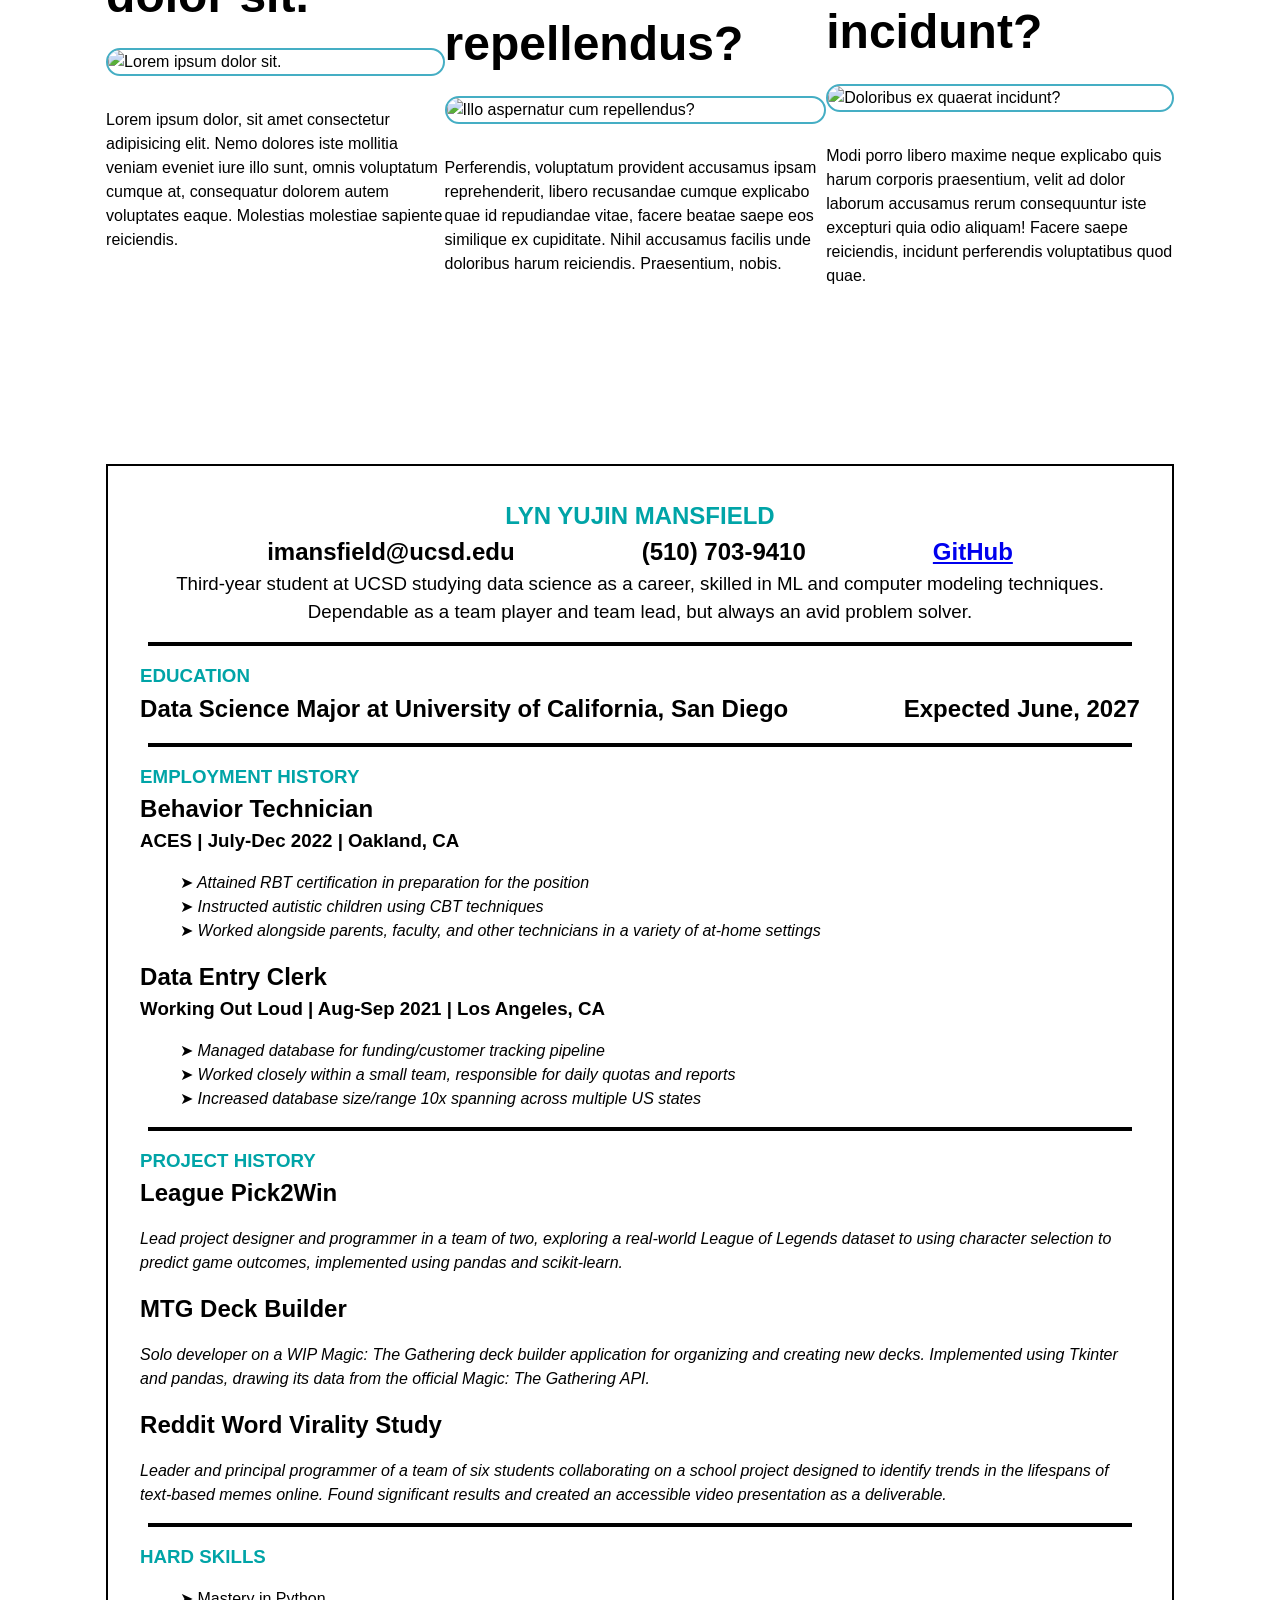
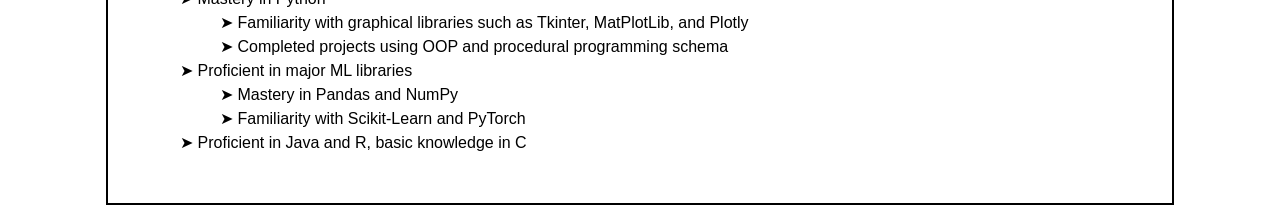
==== commit 1dad8eeb: "added additional showcase styling" ====
--- a/index.html
+++ b/index.html
@@ -27,15 +27,13 @@
 
     <p>Okay, time to get serious...</p>
 
-    <h2>Github Stats</h2>
-    <div class="center">
+    <div class="showcase">
+        <h2>Github Stats</h2>
         <div id="profile-stats">
             <!-- Dynamically added content will appear here -->
         </div>
-    </div>
 
-    <h2>Project Showcase</h2>
-    <div class="center">
+        <h2>Project Showcase</h2>
         <div class="projects">
             <!-- Dynamically added content will appear here -->
         </div>
--- a/style.css
+++ b/style.css
@@ -115,21 +115,43 @@
   height: "auto";
 }
 
+/* Stats/Project Showcase */
+.showcase {
+  div {
+    display: flex;
+    justify-content: center;
+    align-items: center;
+    height: auto;
+  }
+
+  h2 {
+    font-size: 3em;
+  }
+}
+
 /* Github Stats */
 dl {
   display: grid;  
   grid-template-columns: repeat(4, 1fr); /* Adjust number of columns */
   gap: 1rem;
-  border: 2px solid var(--color-accent);
 }
 dt {
   grid-row: 1;
   font-weight: bold;
+
+  display: flex;
+  justify-content: center;
+  align-items: center;
+  border: 2px solid var(--color-accent);
 }
 dd {
   font-size: 2em;
   grid-row: 2;
   margin: 0;
+
+  display: flex;
+  justify-content: center;
+  align-items: center;
 }
 
 /* Resume */
@@ -208,6 +230,7 @@
 .projects {
   display: grid;
   grid-template-columns: repeat(auto-fill, minmax(15em, 1fr));
+  padding-bottom: 10em;
 
   article {
     display: grid;
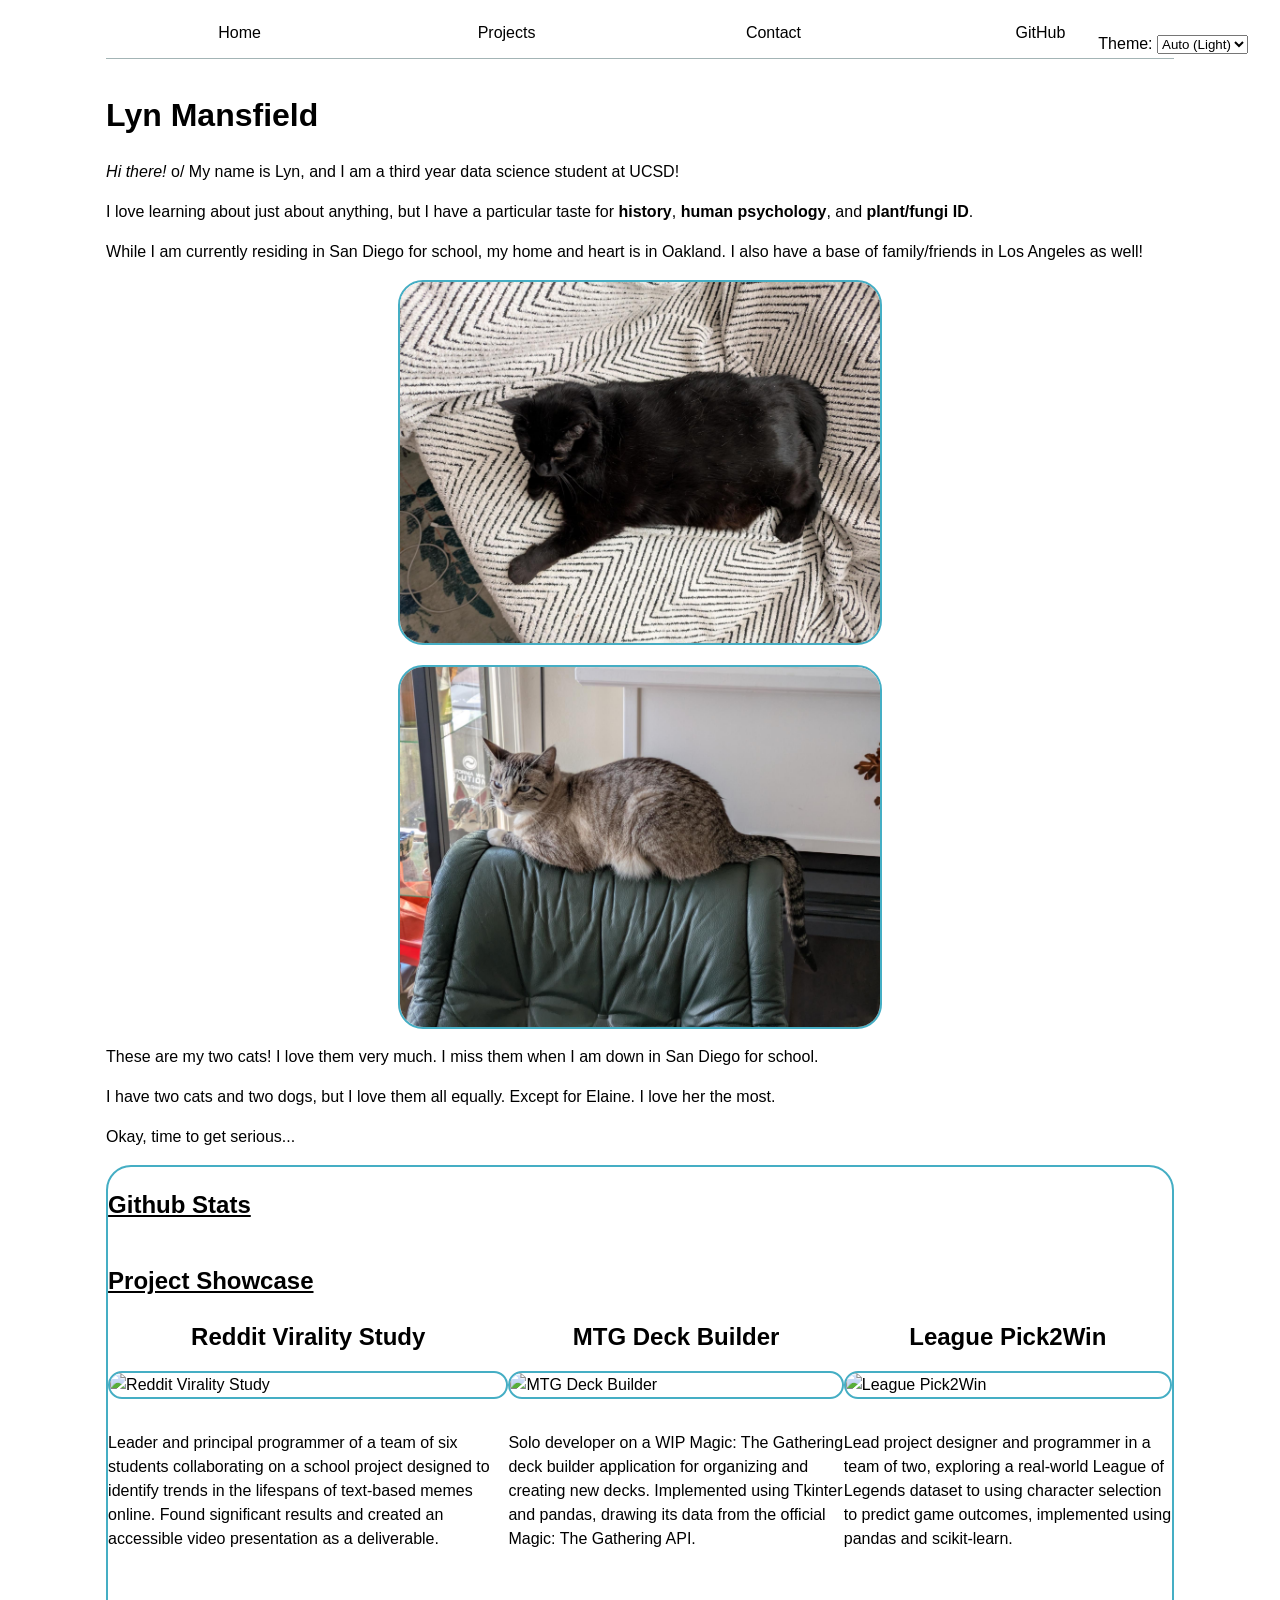
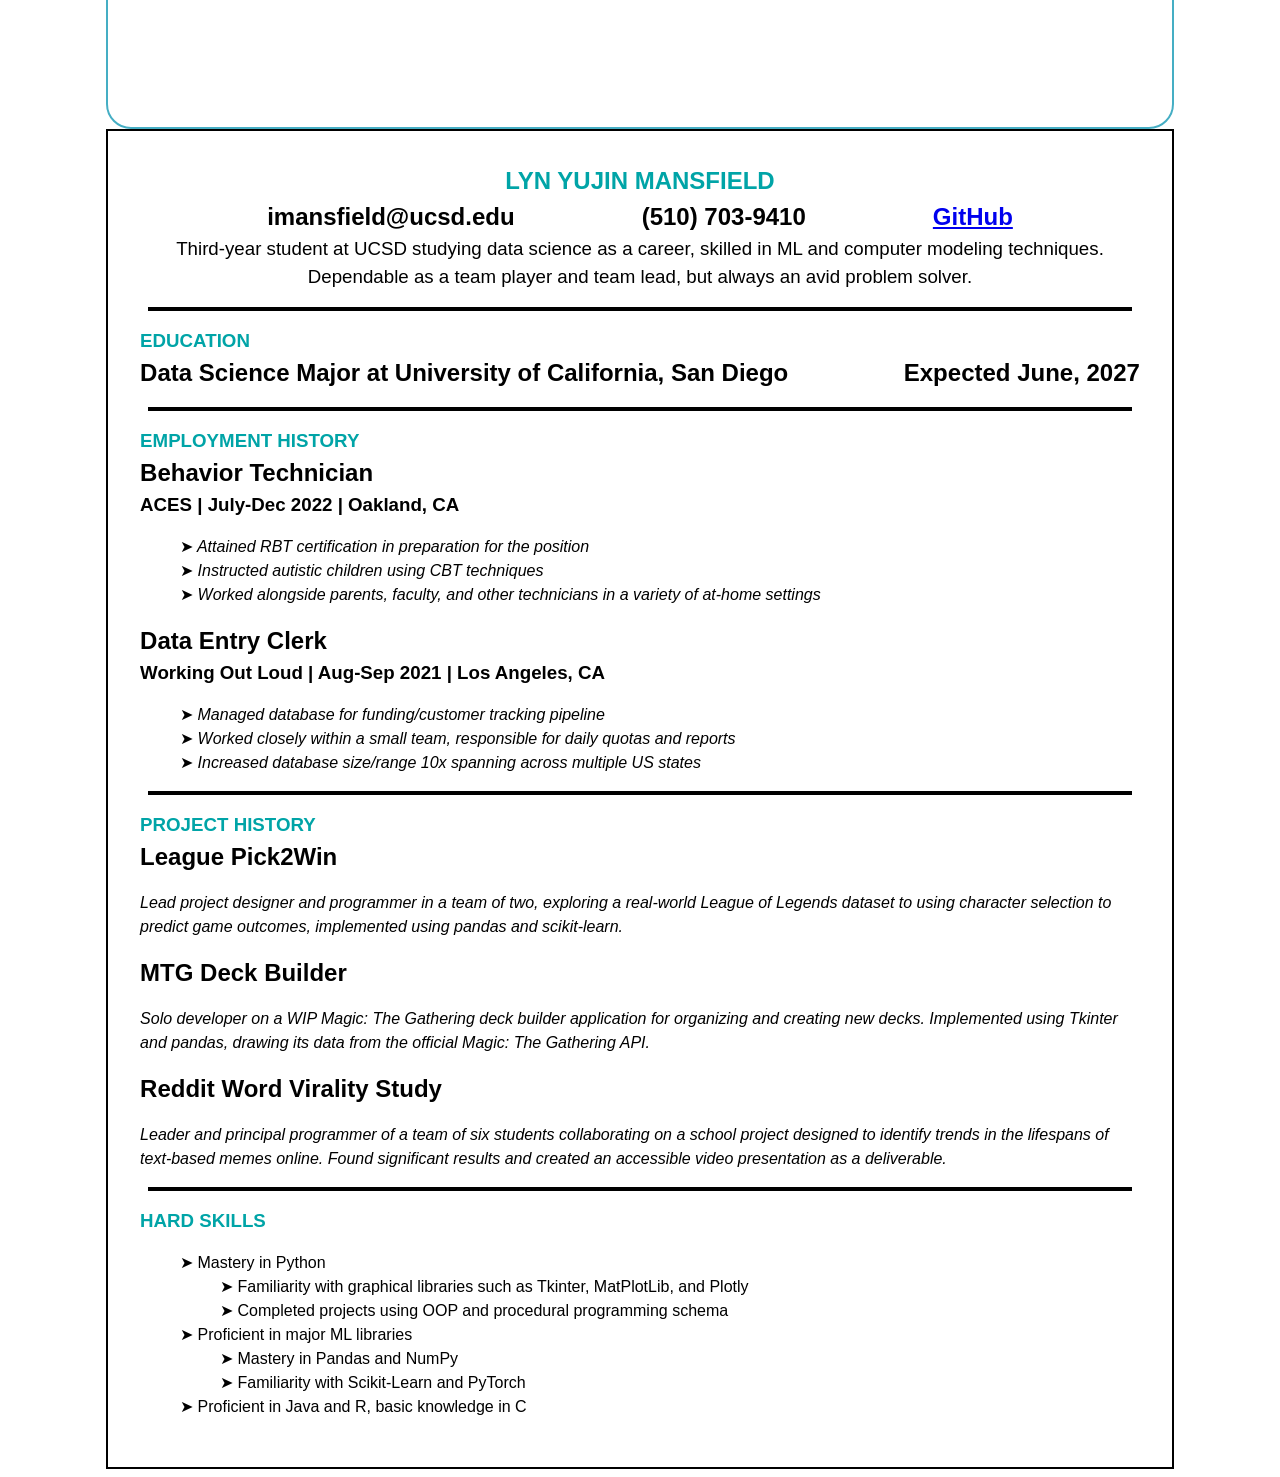
==== commit 7ef2e289: "more showcase changes" ====
--- a/index.html
+++ b/index.html
@@ -28,12 +28,12 @@
     <p>Okay, time to get serious...</p>
 
     <div class="showcase">
-        <h2>Github Stats</h2>
+        <h2><u>Github Stats</u></h2>
         <div id="profile-stats">
             <!-- Dynamically added content will appear here -->
         </div>
 
-        <h2>Project Showcase</h2>
+        <h2><u>Project Showcase</u></h2>
         <div class="projects">
             <!-- Dynamically added content will appear here -->
         </div>
--- a/style.css
+++ b/style.css
@@ -117,16 +117,15 @@
 
 /* Stats/Project Showcase */
 .showcase {
+  border-radius: 25px;
+  border: 2px solid var(--color-accent);
+
   div {
     display: flex;
     justify-content: center;
     align-items: center;
     height: auto;
   }
-
-  h2 {
-    font-size: 3em;
-  }
 }
 
 /* Github Stats */
@@ -137,7 +136,9 @@
 }
 dt {
   grid-row: 1;
-  font-weight: bold;
+  padding: 0.3em 1em;
+
+  font-weight: lighter;
 
   display: flex;
   justify-content: center;
@@ -145,9 +146,11 @@
   border: 2px solid var(--color-accent);
 }
 dd {
-  font-size: 2em;
   grid-row: 2;
   margin: 0;
+
+  font-size: 2em;
+  font-weight: bold;
 
   display: flex;
   justify-content: center;
@@ -239,6 +242,12 @@
     gap: 1em;
   }
   h2 {
+    display: flex;
+    justify-content: center;
+    align-items: center;
     margin: 0;
   }
+  image {
+    height: 320px;
+  }
 }
